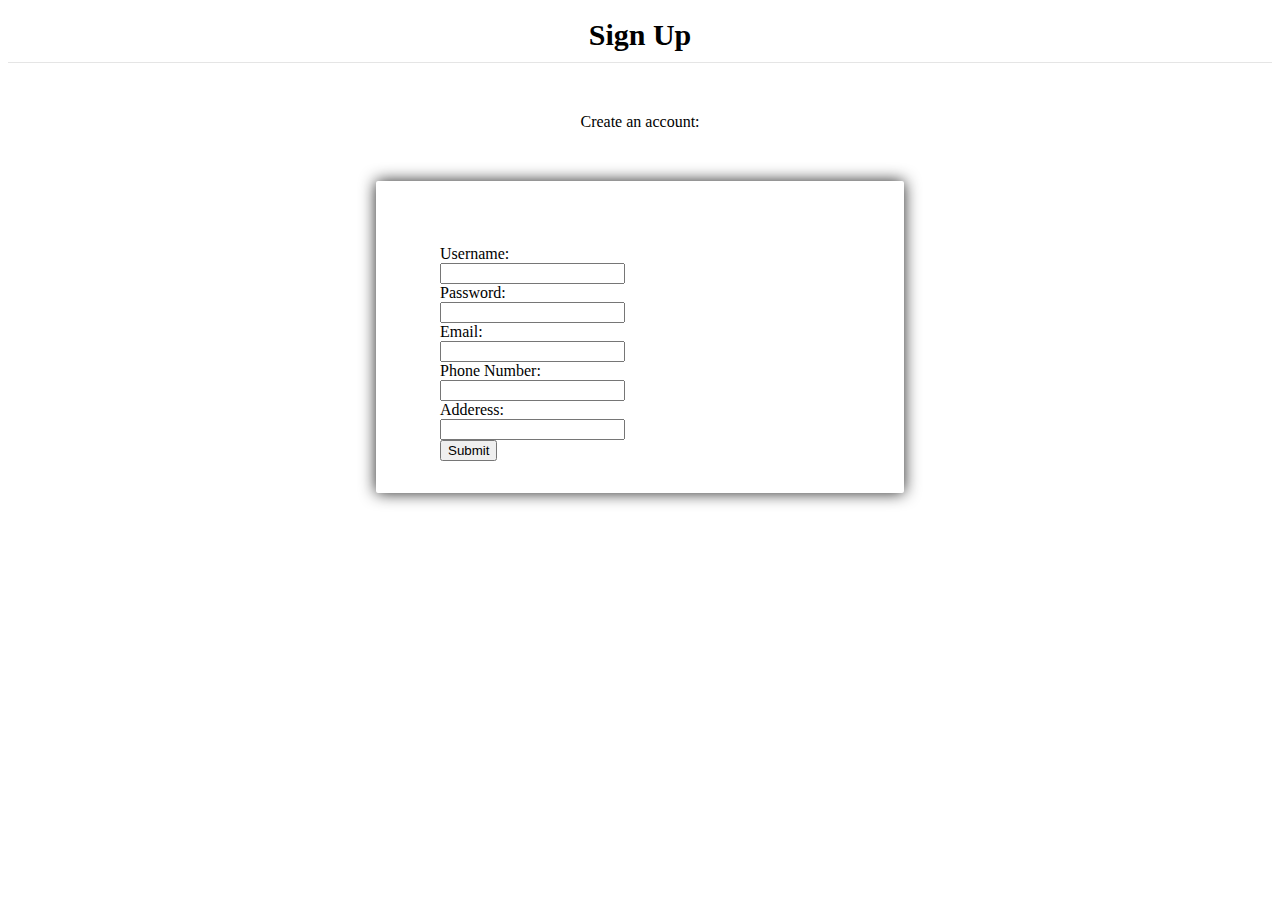
==== index.html @ efd0996e "sign up page v1" ====
<!DOCTYPE html>
<html lang="en" dir="ltr">
  <head>
    <title>Sign Up Page</title>
    <link rel="stylesheet" href="./styles.css" type="text/css">
    <link href="https://fonts.googleapis.com/css?family=Fjalla+One" rel="stylesheet">
  </head>
  <body>
    <section class="overlay">
	  <h1>Sign Up</h1>
      <p>Create an account:</p>
      <form action="submission.html" method="GET">
		<label for="username" class="floatLabel">Username:</label>
        <br>
				<input pattern="[a-zA-Z0-9]+" id="username" name="username" type="text" required minlength="3" maxlength="15">
        <br>
        <label for="pw">Password:</label>
        <br>
				<input id="pw" name="pw" type="password" required minlength="8" maxlength="15" pattern="(?=^.{8,}$)((?=.*\d)|(?=.*\W+))(?![.\n])(?=.*[A-Z])(?=.*[a-z]).*$">
        <br>
		<label for="email">Email:</label>
        <br>
				<input id="email" name="email" type="email" required pattern="[a-z0-9._%+-]+@[a-z0-9.-]+\.[a-z]{2,}$">
        <br>
		<label for="Phone">Phone Number:</label>
        <br>
				<input id="phone" name="phone" type="tel" required length="11">
        <br>
		<label for="address">Adderess:</label>
        <br>
				<input id="address" name="address" type="text" required>
        <br>
        <input type="submit" value="Submit">
      </form>
    </section>
  </body>
</html>
---- styles.css ----
@import "compass/css3";

$button: rgba(148,186,101,0.7);

body {
  background: #384047;
  font-family: sans-serif;
  font-size: 10px
}
h1 {
    margin:0 0 50px 0;
    padding:10px;
    text-align:center;
    font-size:30px;
    color:darken(#e5e5e5, 50%);
    border-bottom:solid 1px #e5e5e5;
  }
p {
    margin: 0 0 3em 0;
    position: relative;
	text-align: center;
  }
form {
  background: #fff;
  padding: 4em 4em 2em;
  max-width: 400px;
  margin: 50px auto 0;
  box-shadow: 0 0 1em #222;
  border-radius: 2px;
  
  
}
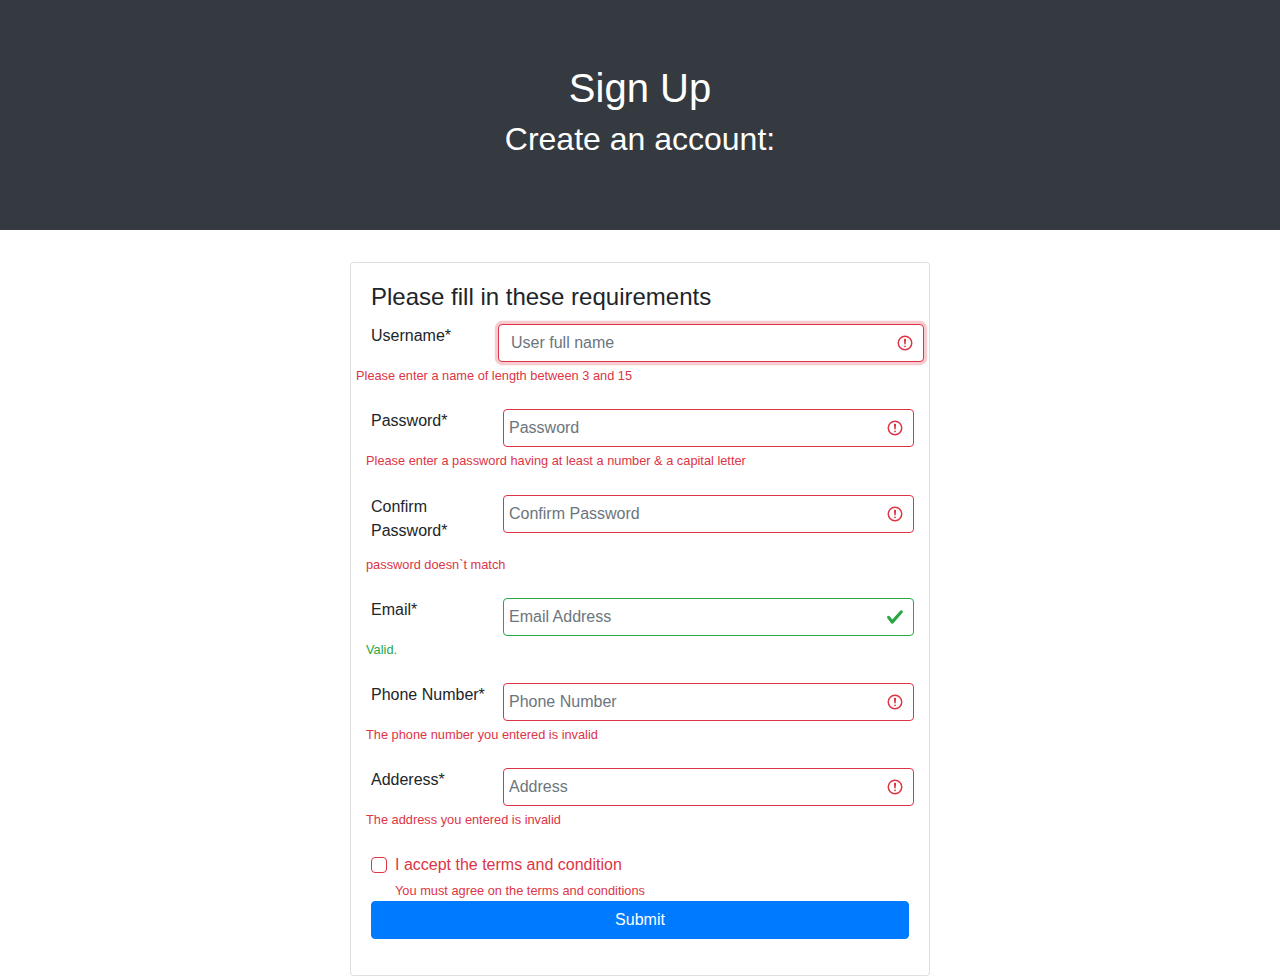
==== commit b9c7c279: "Assignment 1 (sign up) using bootstrap" ====
--- a/index.html
+++ b/index.html
@@ -2,36 +2,84 @@
 <html lang="en" dir="ltr">
   <head>
     <title>Sign Up Page</title>
-    <link rel="stylesheet" href="./styles.css" type="text/css">
-    <link href="https://fonts.googleapis.com/css?family=Fjalla+One" rel="stylesheet">
+    <!-- Latest compiled and minified CSS -->
+    <link rel="stylesheet" href="https://maxcdn.bootstrapcdn.com/bootstrap/4.5.2/css/bootstrap.min.css">
+
+    <!-- jQuery library -->
+    <script src="https://ajax.googleapis.com/ajax/libs/jquery/3.5.1/jquery.min.js"></script>
+
+    <!-- Popper JS -->
+    <script src="https://cdnjs.cloudflare.com/ajax/libs/popper.js/1.16.0/umd/popper.min.js"></script>
+
+    <!-- Latest compiled JavaScript -->
+    <script src="https://maxcdn.bootstrapcdn.com/bootstrap/4.5.2/js/bootstrap.min.js"></script>
   </head>
   <body>
-    <section class="overlay">
-	  <h1>Sign Up</h1>
-      <p>Create an account:</p>
-      <form action="submission.html" method="GET">
-		<label for="username" class="floatLabel">Username:</label>
-        <br>
-				<input pattern="[a-zA-Z0-9]+" id="username" name="username" type="text" required minlength="3" maxlength="15">
-        <br>
-        <label for="pw">Password:</label>
-        <br>
-				<input id="pw" name="pw" type="password" required minlength="8" maxlength="15" pattern="(?=^.{8,}$)((?=.*\d)|(?=.*\W+))(?![.\n])(?=.*[A-Z])(?=.*[a-z]).*$">
-        <br>
-		<label for="email">Email:</label>
-        <br>
-				<input id="email" name="email" type="email" required pattern="[a-z0-9._%+-]+@[a-z0-9.-]+\.[a-z]{2,}$">
-        <br>
-		<label for="Phone">Phone Number:</label>
-        <br>
-				<input id="phone" name="phone" type="tel" required length="11">
-        <br>
-		<label for="address">Adderess:</label>
-        <br>
-				<input id="address" name="address" type="text" required>
-        <br>
-        <input type="submit" value="Submit">
+    <div class="jumbotron jumbotron-fluid bg-dark text-white">
+      <h1 class="text-center" id="header">Sign Up</h1>
+      <h2 class="text-center" id="createAccount">Create an account:</h2>
+    </div>
+    <div class="container col-sm-6" id="container">
+      <form class="col-sm-12 was-validated" action="submission.html" method="GET">
+        <div class="card">
+          <div class="card-body">
+            <h4 class="card-title">Please fill in these requirements</h4>
+            <div class="form-group">
+              <div class="row">
+                <label for="username" class="col-sm-3 control-label">Username*</label>
+                <input id="username" name="username" type="text" required minlength="3" maxlength="15" placeholder="User full name" class="form-control col-sm-9" autofocus>
+                <div class="valid-feedback">Valid.</div>
+                <div class="invalid-feedback">Please enter a name of length between 3 and 15</div>
+              </div>
+              <br>
+              <div class="form-row">
+                <label for="pw" class="col-sm-3 control-label">Password*</label>
+                <input id="pw" name="pw" type="password" required minlength="8" maxlength="15" placeholder="Password" class="form-control col-sm-9" autofocus
+                pattern="(?=^.{8,}$)((?=.*\d)|(?=.*\W+))(?![.\n])(?=.*[A-Z])(?=.*[a-z]).*$">
+                <div class="valid-feedback">Valid.</div>
+                <div class="invalid-feedback">Please enter a password having at least a number & a capital letter</div>
+              </div>
+              <br>
+              <div class="form-row">
+                <label for="pw" class="col-sm-3 control-label">Confirm Password*</label>
+                <input id="pw" name="pw" type="password" required minlength="8" maxlength="15" placeholder="Confirm Password" class="form-control col-sm-9" autofocus>
+                <div class="valid-feedback">Valid.</div>
+                <div class="invalid-feedback">password doesn`t match</div>
+              </div>
+              <br>
+              <div class="form-row">
+                <label for="email" class="col-sm-3 control-label">Email*</label>
+                <input id="email" name="email" type="email" placeholder="Email Address" class="form-control col-sm-9" autofocus 
+                pattern="[a-zA-Z0-9.!#$%&'*+/=?^_`{|}~-]+@[a-zA-Z0-9-]+(?:\.[a-zA-Z0-9-]+)*$">
+                <div class="valid-feedback">Valid.</div>
+                <div class="invalid-feedback">The email address you entered is invalid</div>
+              </div>
+              <br>
+              <div class="form-row">
+                <label for="Phone" class="col-sm-3 control-label">Phone Number*</label>
+                <input id="phone" name="phone" type="phoneNumber" required length="11" placeholder="Phone Number" class="form-control col-sm-9" autofocus>
+                <div class="valid-feedback">Valid.</div>
+                <div class="invalid-feedback">The phone number you entered is invalid</div>
+              </div>
+              <br>
+              <div class="form-row">
+                <label for="address" class="col-sm-3 control-label">Adderess*</label>
+                <input id="address" name="address" type="text" required placeholder="Address" class="form-control col-sm-9" autofocus>
+                <div class="valid-feedback">Valid.</div>
+                <div class="invalid-feedback">The address you entered is invalid</div>
+              </div>
+              <br>
+              <div class="custom-control custom-checkbox">
+                <input type="checkbox" class="custom-control-input" id="customCheck" name="conditions" required>
+                <label class="custom-control-label" for="customCheck">I accept the terms and condition</label>
+                <div class="valid-feedback">Valid.</div>
+                <div class="invalid-feedback">You must agree on the terms and conditions</div>
+              </div>
+              <input type="submit" value="Submit" class="btn btn-primary btn-block">
+              </div>
+            </div>
+          </div>
       </form>
-    </section>
+    </div>
   </body>
 </html>
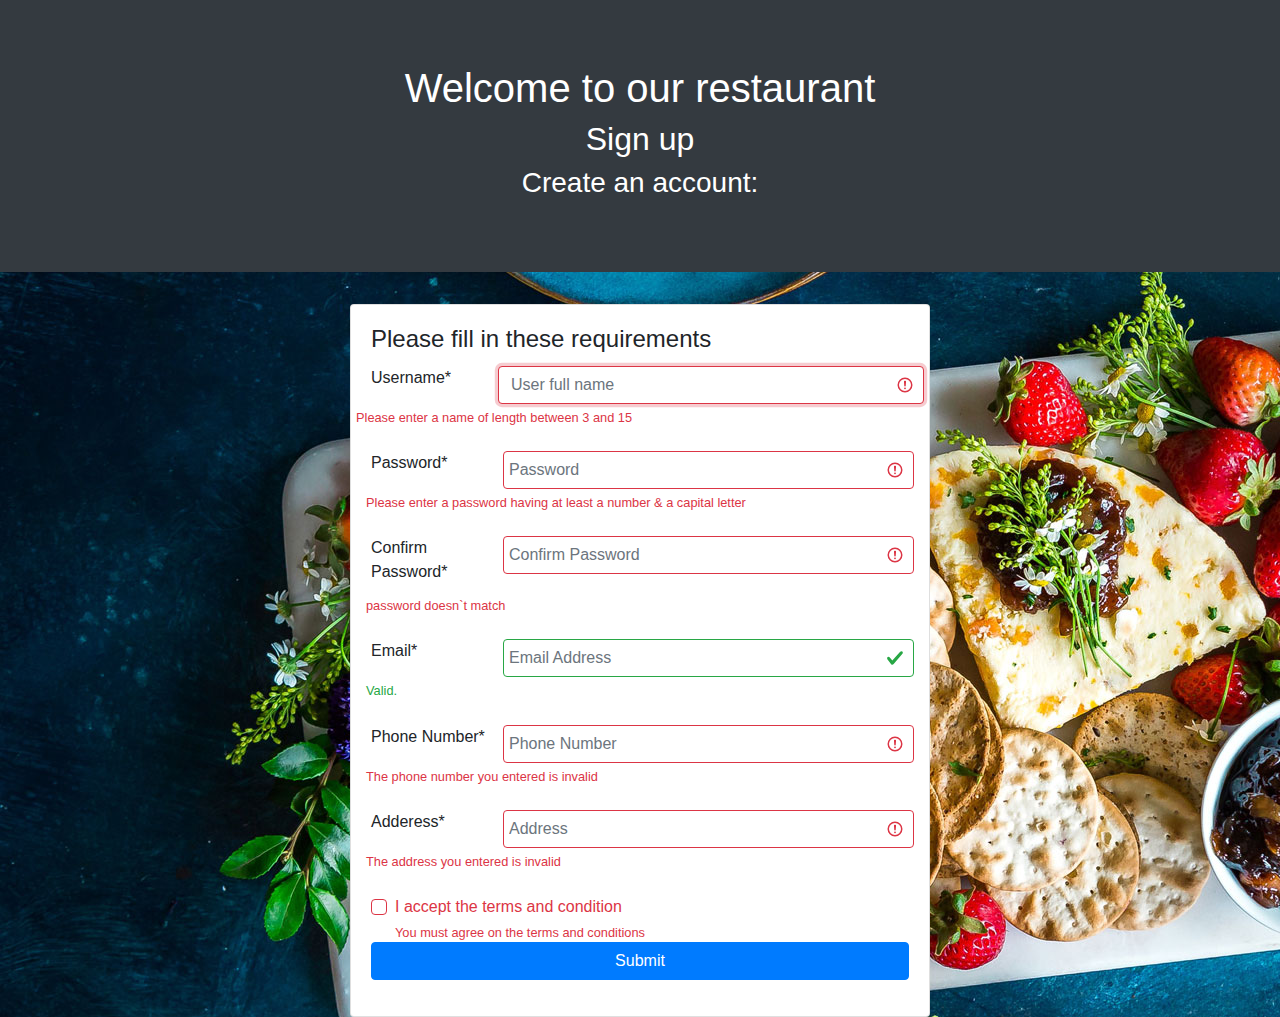
==== commit 305817f0: "Integrating two pages" ====
--- a/index.html
+++ b/index.html
@@ -14,10 +14,11 @@
     <!-- Latest compiled JavaScript -->
     <script src="https://maxcdn.bootstrapcdn.com/bootstrap/4.5.2/js/bootstrap.min.js"></script>
   </head>
-  <body>
+  <body style="background-image: url('./img/bg_1.jpg');">
     <div class="jumbotron jumbotron-fluid bg-dark text-white">
-      <h1 class="text-center" id="header">Sign Up</h1>
-      <h2 class="text-center" id="createAccount">Create an account:</h2>
+      <h1 class="text-center" id="header">Welcome to our restaurant</h1>
+      <h2 class="text-center" id="signup">Sign up</h2>
+      <h3 class="text-center" id="createAccount">Create an account:</h3>
     </div>
     <div class="container col-sm-6" id="container">
       <form class="col-sm-12 was-validated" action="submission.html" method="GET">
@@ -75,7 +76,7 @@
                 <div class="valid-feedback">Valid.</div>
                 <div class="invalid-feedback">You must agree on the terms and conditions</div>
               </div>
-              <input type="submit" value="Submit" class="btn btn-primary btn-block">
+              <input type="submit" value="Submit" class="btn btn-primary btn-block" formaction="./menu.html">
               </div>
             </div>
           </div>
